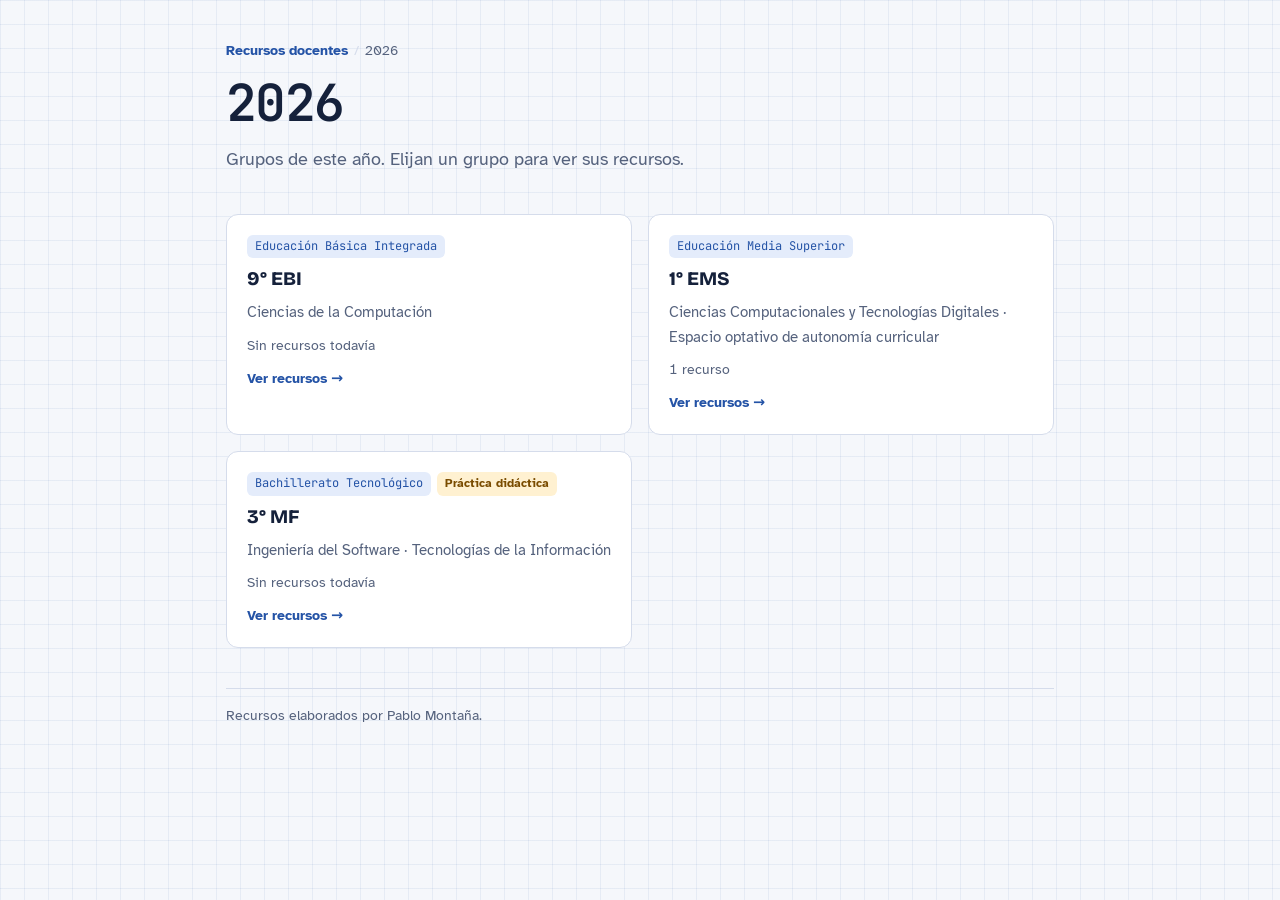
==== 2026/index.html @ 66085c60 "Actualización de archivos Actualización de archivos" ====
<!doctype html>
<html lang="es">
<head>
<meta charset="utf-8">
<meta name="viewport" content="width=device-width, initial-scale=1">
<title>2026 · Recursos docentes</title>
<link rel="preconnect" href="https://fonts.googleapis.com">
<link rel="preconnect" href="https://fonts.gstatic.com" crossorigin>
<link rel="stylesheet" href="https://fonts.googleapis.com/css2?family=Atkinson+Hyperlegible:wght@400;700&family=Bricolage+Grotesque:opsz,wght@12..96,800&family=JetBrains+Mono:wght@600&display=swap">
<link rel="stylesheet" href="../assets/estilos.css">
</head>
<body>
<div class="wrap">
  <header>
    <nav class="crumbs" aria-label="Ubicación"><a href="../">Recursos docentes</a><span aria-hidden="true">/</span><span>2026</span></nav>
    <h1 class="year-num">2026</h1>
    <p class="lead">Grupos de este año. Elijan un grupo para ver sus recursos.</p>
  </header>

  <section aria-label="Grupos de 2026">
    <div class="cards">
      <a class="card" href="9ebi/">
        <div class="tags"><span class="tag">Educación Básica Integrada</span></div>
        <h3>9° EBI</h3>
        <p>Ciencias de la Computación</p>
        <span class="count">Sin recursos todavía</span>
        <span class="go">Ver recursos →</span>
      </a>
      <a class="card" href="1ems/">
        <div class="tags"><span class="tag">Educación Media Superior</span></div>
        <h3>1° EMS</h3>
        <p>Ciencias Computacionales y Tecnologías Digitales · Espacio optativo de autonomía curricular</p>
        <span class="count">1 recurso</span>
        <span class="go">Ver recursos →</span>
      </a>
      <a class="card" href="3mf/">
        <div class="tags"><span class="tag">Bachillerato Tecnológico</span><span class="tag practice">Práctica didáctica</span></div>
        <h3>3° MF</h3>
        <p>Ingeniería del Software · Tecnologías de la Información</p>
        <span class="count">Sin recursos todavía</span>
        <span class="go">Ver recursos →</span>
      </a>
    </div>
  </section>

  <footer>Recursos elaborados por Pablo Montaña.</footer>
</div>
</body>
</html>
---- assets/estilos.css ----
/* Recursos docentes · estilos compartidos de la portada, los años y los grupos.
   Cuaderno cuadriculado: una columna de lectura y tarjetas para cada año, grupo o recurso. */
:root {
  --paper: #f5f7fb;
  --grid: rgba(36, 83, 166, 0.075);
  --surface: #ffffff;
  --ink: #15213b;
  --muted: #55627d;
  --line: #d5dceb;
  --blue: #2453a6;
  --blue-soft: #e4ecfb;
  --marker: #ffe27a;
  --run: #ffd23f;
  --run-ink: #15213b;
  --practice: #7a4c00;
  --practice-soft: #fff1d1;
  --display: "Bricolage Grotesque", "Segoe UI", system-ui, sans-serif;
  --body: "Atkinson Hyperlegible", "Segoe UI", system-ui, sans-serif;
  --mono: "JetBrains Mono", ui-monospace, Consolas, monospace;
  color-scheme: light;
}
@media (prefers-color-scheme: dark) {
  :root {
    --paper: #0d1423; --grid: rgba(140, 172, 235, 0.06); --surface: #141e33; --ink: #e5ebf7; --muted: #9ba9c4;
    --line: #2a3755; --blue: #82abff; --blue-soft: #1b2a4a; --marker: rgba(255, 214, 72, 0.32);
    --practice: #ffcf7a; --practice-soft: #3a2a0c;
    color-scheme: dark;
  }
}
* { box-sizing: border-box; }
body {
  margin: 0; color: var(--ink); font-family: var(--body); font-size: 1rem; line-height: 1.6;
  background-color: var(--paper);
  background-image: linear-gradient(var(--grid) 1px, transparent 1px), linear-gradient(90deg, var(--grid) 1px, transparent 1px);
  background-size: 24px 24px;
}
.wrap {
  max-width: 860px; margin: 0 auto; padding-block: 40px 64px;
  padding-left: max(16px, env(safe-area-inset-left, 0px)); padding-right: max(16px, env(safe-area-inset-right, 0px));
  display: grid; gap: 40px;
}
h1, h2, h3 { font-family: var(--display); line-height: 1.15; margin: 0; text-wrap: balance; }
h1 { font-size: clamp(2.1rem, 6vw, 3.2rem); font-weight: 800; letter-spacing: -0.02em; }
h2 { font-size: 1.4rem; font-weight: 800; }
h3 { font-size: 1.2rem; font-weight: 800; }
p { margin: 0; max-width: 65ch; }
a:focus-visible { outline: 3px solid var(--blue); outline-offset: 2px; border-radius: 4px; }
.eyebrow { font-size: 0.875rem; font-weight: 700; letter-spacing: 0.08em; text-transform: uppercase; color: var(--blue); }
.mark { background: linear-gradient(transparent 55%, var(--marker) 55%); padding: 0 0.1em; }

/* Encabezado y migas */
header { display: grid; gap: 12px; }
header .lead { color: var(--muted); font-size: 1.125rem; }
.crumbs { display: flex; flex-wrap: wrap; gap: 6px; font-size: 0.875rem; color: var(--muted); }
.crumbs a { color: var(--blue); font-weight: 700; text-decoration: none; }
.crumbs a:hover { text-decoration: underline; }
.crumbs span[aria-hidden] { color: var(--line); }
.year-num { font-family: var(--mono); font-weight: 600; letter-spacing: -0.03em; }

/* Tarjetas */
.cards { display: grid; grid-template-columns: repeat(auto-fill, minmax(min(100%, 300px), 1fr)); gap: 16px; }
.card {
  position: relative; background: var(--surface); border: 1px solid var(--line); border-radius: 12px; padding: 20px;
  display: grid; gap: 10px; align-content: start; color: inherit; text-decoration: none;
}
a.card:hover { border-color: var(--blue); }
a.card:focus-visible { outline: 3px solid var(--blue); outline-offset: 2px; }
.card p { color: var(--muted); font-size: 0.95rem; }
.card .go { font-weight: 700; color: var(--blue); font-size: 0.9rem; }
.tags { display: flex; flex-wrap: wrap; gap: 6px; }
.tag { font-family: var(--mono); font-size: 0.75rem; color: var(--blue); background: var(--blue-soft); padding: 2px 8px; border-radius: 6px; }
.tag.practice { font-family: var(--body); font-weight: 700; color: var(--practice); background: var(--practice-soft); }
.count { font-size: 0.875rem; color: var(--muted); font-variant-numeric: tabular-nums; }

/* Tarjeta de año */
.card.year { gap: 6px; }
.card.year .year-num { font-size: clamp(2.6rem, 9vw, 3.4rem); line-height: 1; color: var(--ink); }

/* Aviso de práctica didáctica */
.note { border-left: 4px solid var(--practice); background: var(--practice-soft); padding: 12px 16px; border-radius: 0 10px 10px 0; display: grid; gap: 2px; }
.note strong { color: var(--practice); }

/* Recursos de un grupo */
.links { display: flex; flex-wrap: wrap; gap: 10px; }
.links a { text-decoration: none; font-weight: 700; font-size: 0.9rem; border-radius: 8px; padding: 8px 14px; }
.links a.main { background: var(--run); color: var(--run-ink); }
.links a.sec { color: var(--blue); border: 1px solid var(--line); }
.links a:hover { filter: brightness(0.97); }
.empty { background: var(--surface); border: 1px dashed var(--line); border-radius: 12px; padding: 24px 20px; color: var(--muted); }

dl.facts { display: grid; grid-template-columns: max-content minmax(0, 1fr); gap: 4px 16px; margin: 0; font-size: 0.95rem; }
dl.facts dt { color: var(--muted); }
dl.facts dd { margin: 0; }

footer { color: var(--muted); font-size: 0.875rem; border-top: 1px solid var(--line); padding-top: 16px; }

@media (max-width: 560px) {
  dl.facts { grid-template-columns: minmax(0, 1fr); gap: 0; }
  dl.facts dd { margin-bottom: 8px; }
}
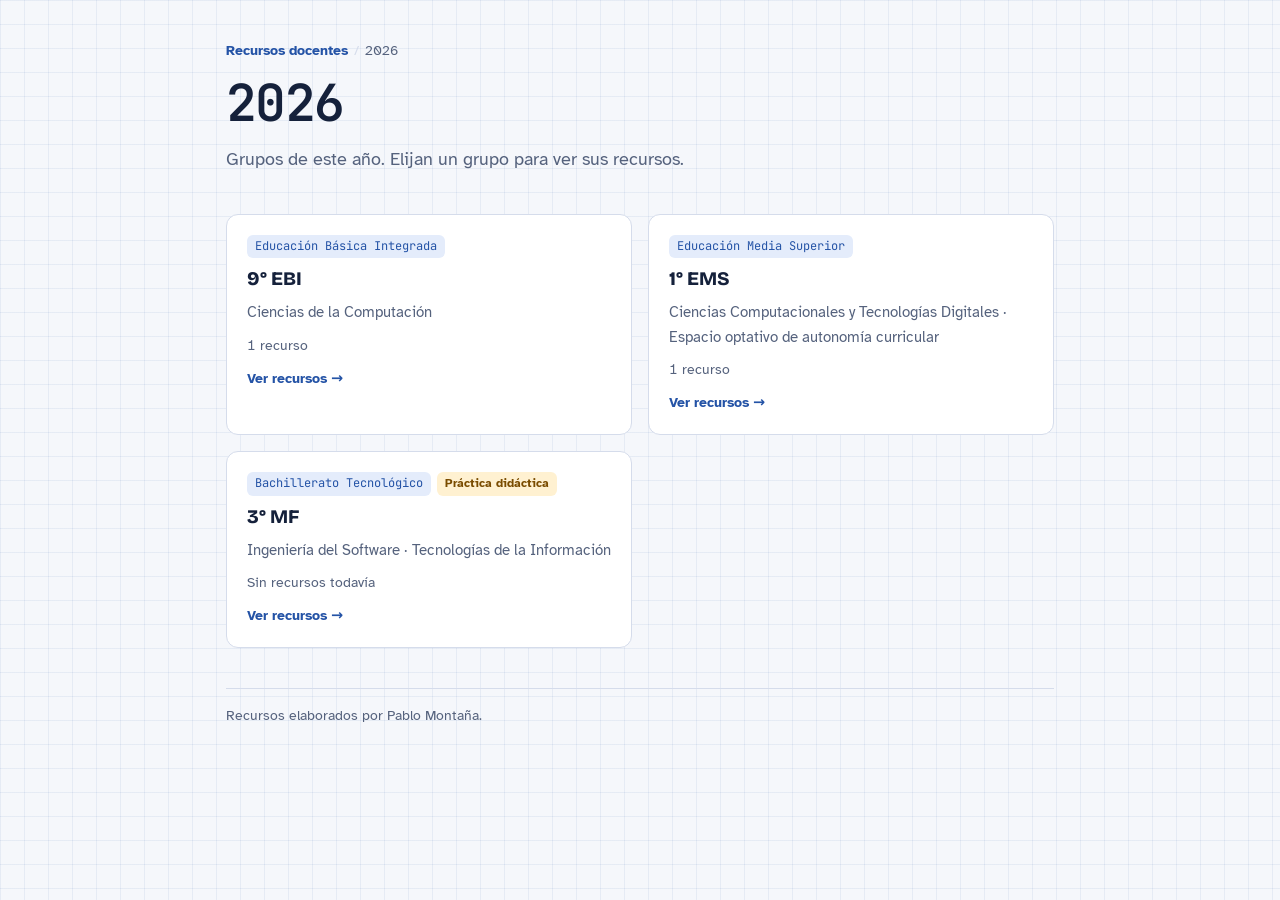
==== commit 08893dd3: "Agregar actividad de operadores a 9° EBI Agregar actividad de operadores a 9° EBI" ====
--- a/2026/index.html
+++ b/2026/index.html
@@ -23,7 +23,7 @@
         <div class="tags"><span class="tag">Educación Básica Integrada</span></div>
         <h3>9° EBI</h3>
         <p>Ciencias de la Computación</p>
-        <span class="count">Sin recursos todavía</span>
+        <span class="count">1 recurso</span>
         <span class="go">Ver recursos →</span>
       </a>
       <a class="card" href="1ems/">
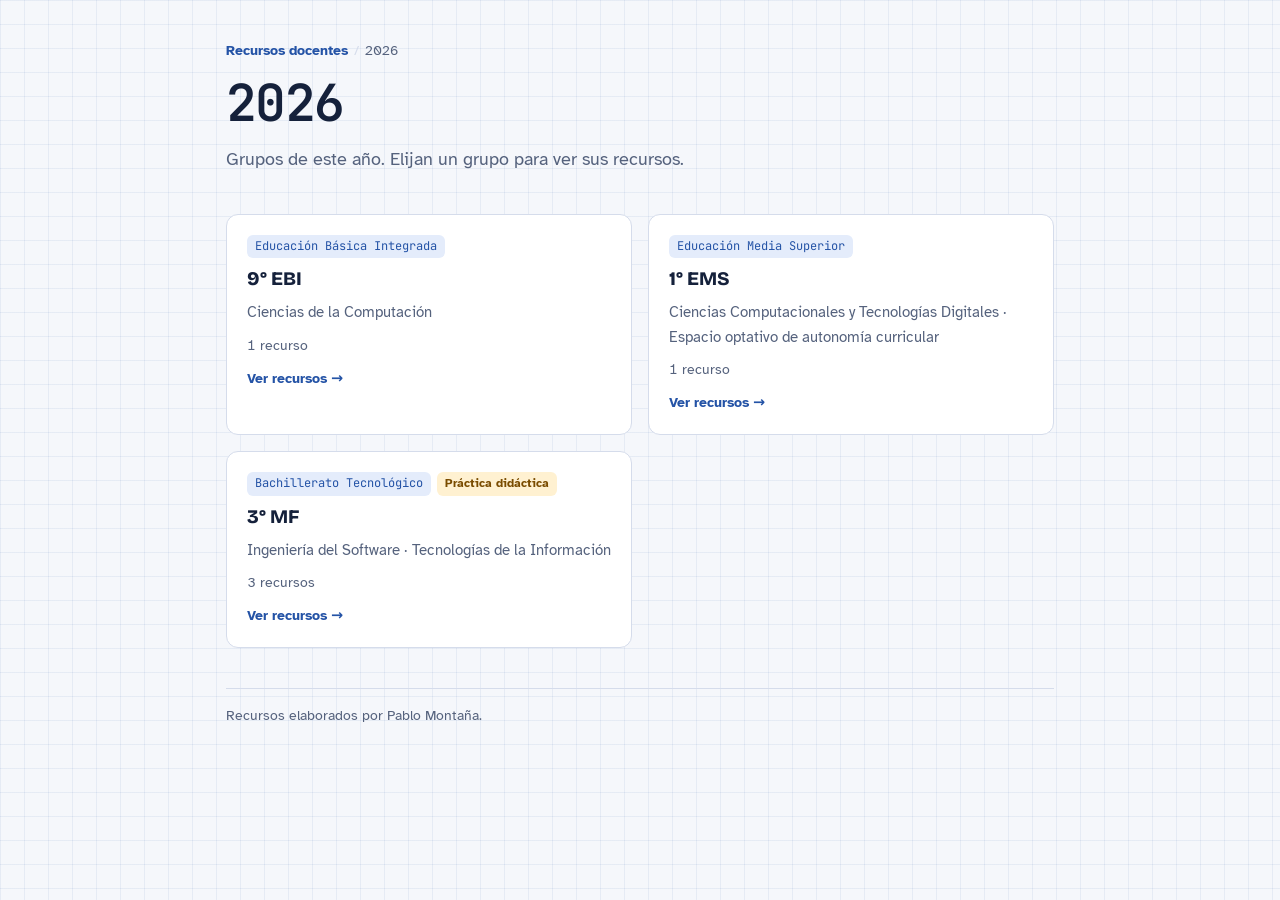
==== commit c6646d02: "Agregar actividades de Ingeniería del Software Agregar actividades de Ingeniería del Software" ====
--- a/2026/index.html
+++ b/2026/index.html
@@ -37,7 +37,7 @@
         <div class="tags"><span class="tag">Bachillerato Tecnológico</span><span class="tag practice">Práctica didáctica</span></div>
         <h3>3° MF</h3>
         <p>Ingeniería del Software · Tecnologías de la Información</p>
-        <span class="count">Sin recursos todavía</span>
+        <span class="count">3 recursos</span>
         <span class="go">Ver recursos →</span>
       </a>
     </div>
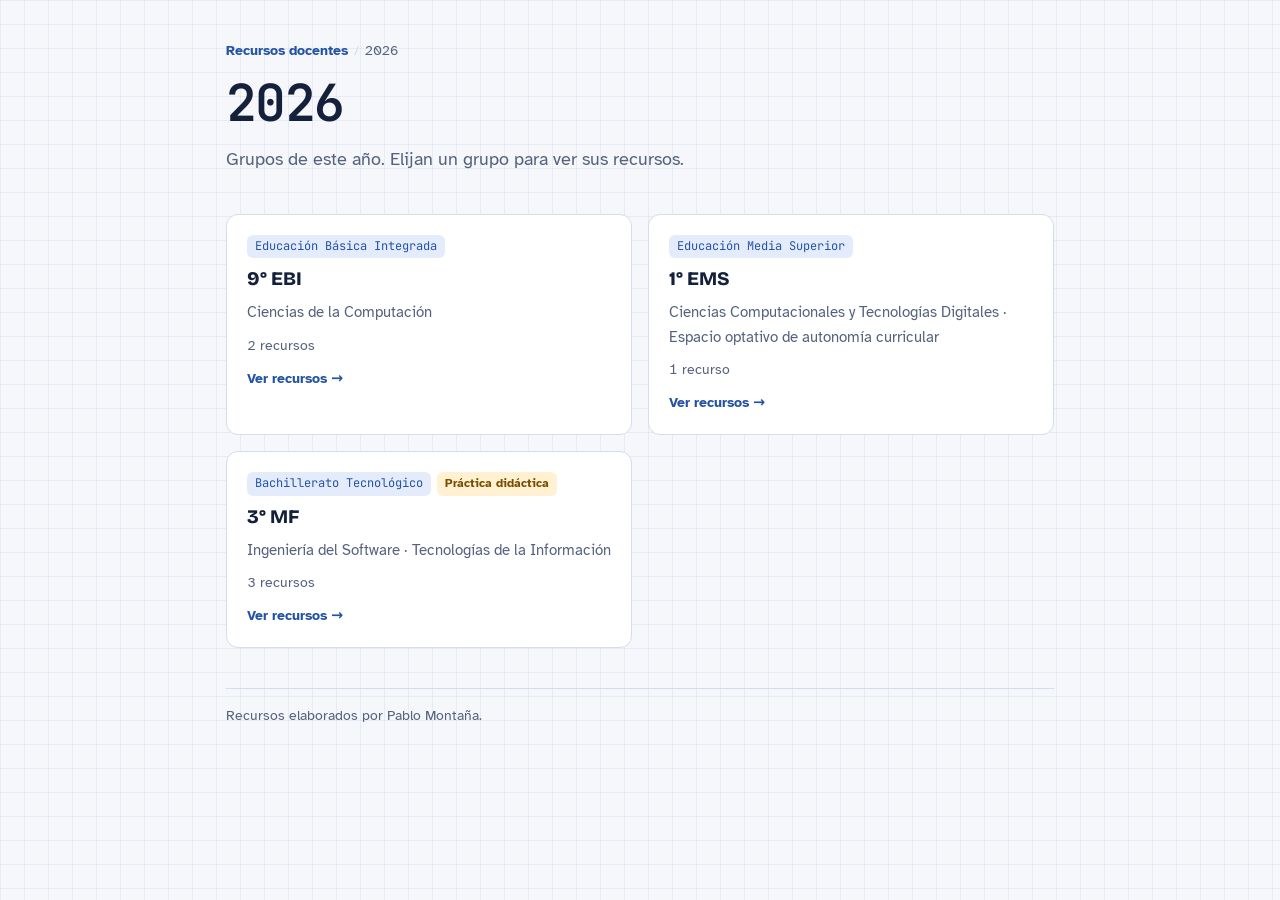
==== commit 80c55c19: "Agregar actividad de operadores a 9° EBI Agregar actividad de operadores a 9° EBI" ====
--- a/2026/index.html
+++ b/2026/index.html
@@ -23,7 +23,7 @@
         <div class="tags"><span class="tag">Educación Básica Integrada</span></div>
         <h3>9° EBI</h3>
         <p>Ciencias de la Computación</p>
-        <span class="count">1 recurso</span>
+        <span class="count">2 recursos</span>
         <span class="go">Ver recursos →</span>
       </a>
       <a class="card" href="1ems/">
